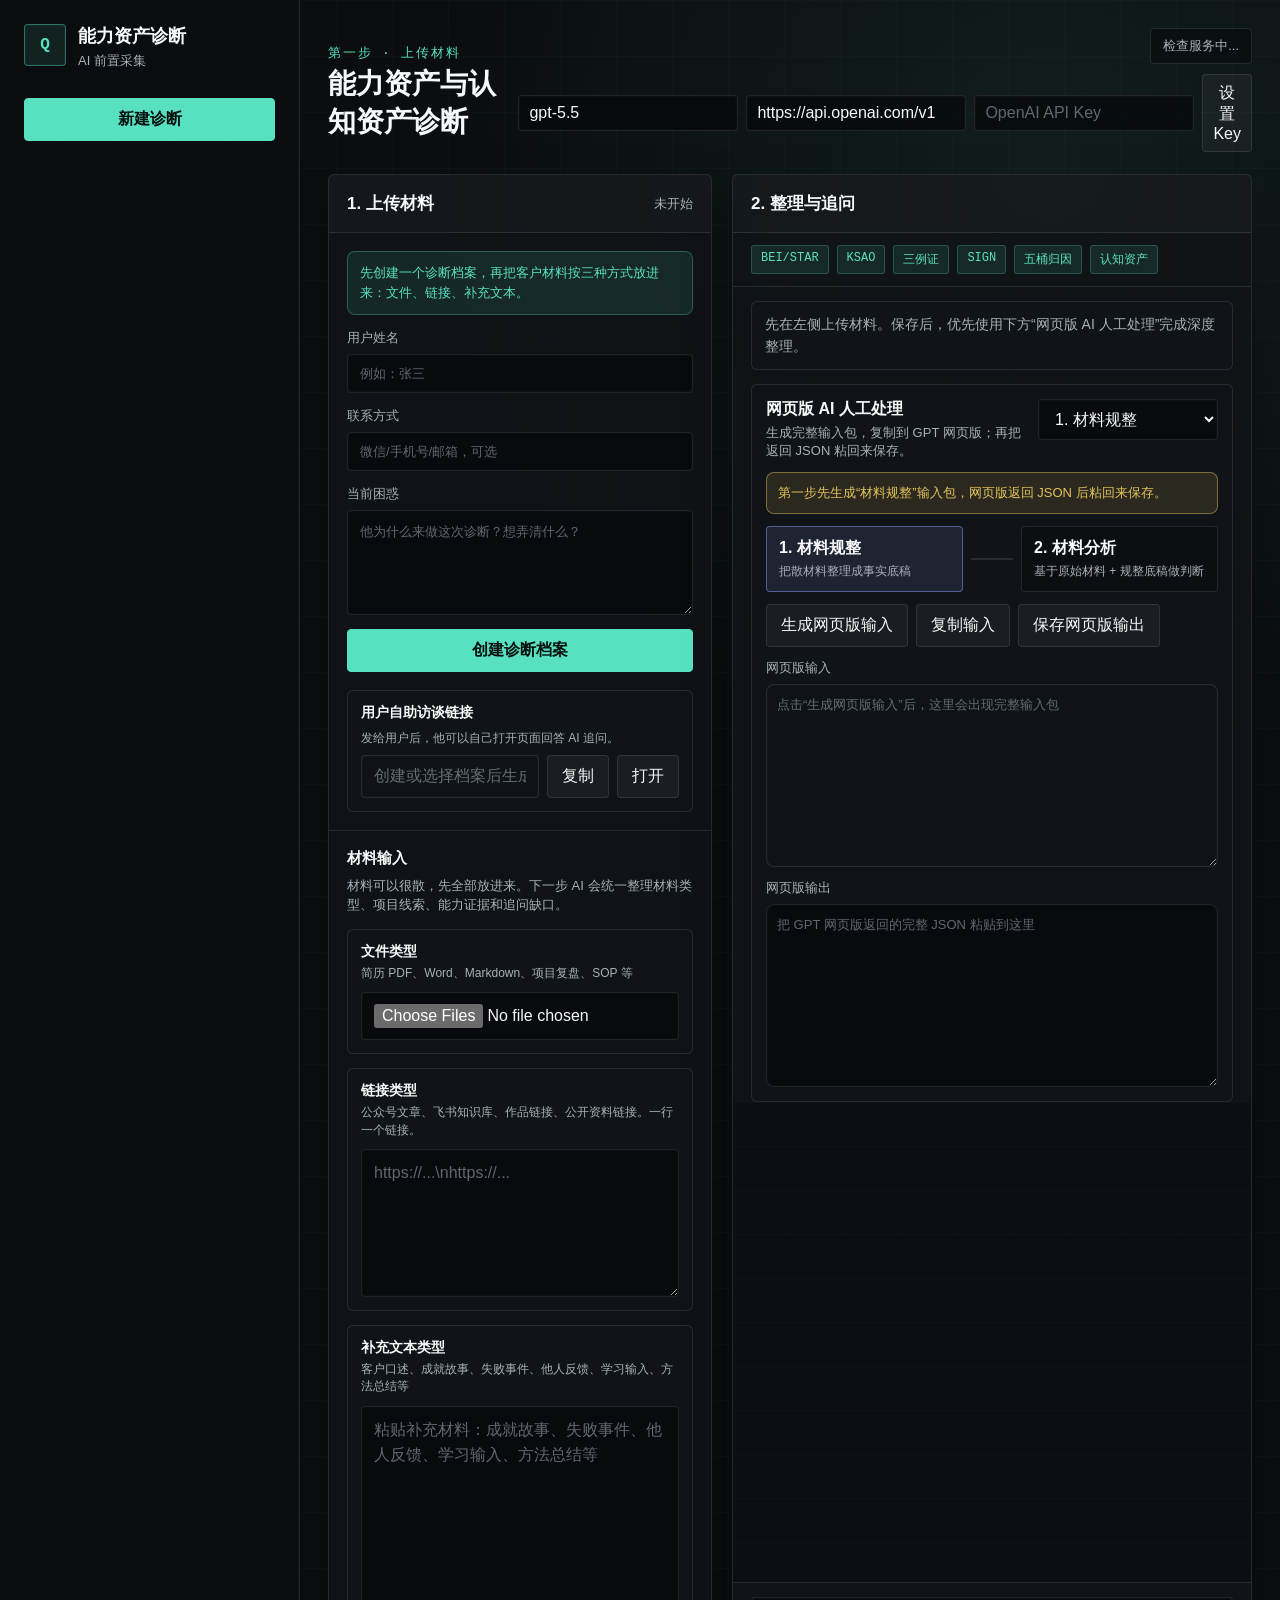
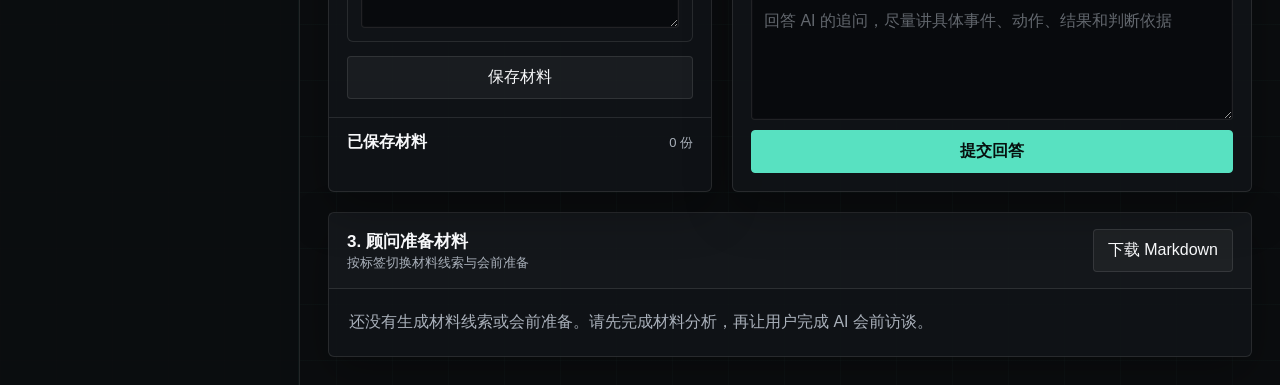
==== ai_intake_app/static/index.html @ 201b1746 "Bind Zhang Lu deliverables to session" ====
<!doctype html>
<html lang="zh-CN">
  <head>
    <meta charset="utf-8" />
    <script>
      if (window.location.protocol === "file:") {
        window.location.replace("http://127.0.0.1:8787/");
      }
    </script>
    <meta name="viewport" content="width=device-width, initial-scale=1" />
    <title>能力资产诊断 · AI 前置采集</title>
    <link rel="stylesheet" href="/static/styles.css?v=20260624userbound" />
    <link rel="stylesheet" href="styles.css?v=20260624userbound" />
  </head>
  <body>
    <div class="admin-gate" id="adminGate" hidden>
      <form class="admin-gate-card" id="adminLoginForm">
        <div class="mark">Q</div>
        <h2>顾问台访问口令</h2>
        <p>这是顾问后台，包含客户材料和访谈记录。请输入访问口令后继续。</p>
        <input name="password" type="password" placeholder="输入访问口令" autocomplete="current-password" />
        <button class="primary full" type="submit">进入顾问台</button>
        <span id="adminGateMessage"></span>
      </form>
    </div>
    <aside class="sidebar">
      <div class="brand">
        <div class="mark">Q</div>
        <div>
          <h1>能力资产诊断</h1>
          <p>AI 前置采集</p>
        </div>
      </div>

      <button class="primary full" id="newSessionBtn">新建诊断</button>
      <div class="session-list" id="sessionList"></div>
    </aside>

    <main class="workspace">
      <section class="topbar">
        <div>
          <p class="eyebrow">第一步 · 上传材料</p>
          <h2 id="pageTitle">能力资产与认知资产诊断</h2>
        </div>
        <div class="top-actions">
          <div class="status" id="apiStatus">检查服务中...</div>
          <form id="apiKeyForm" class="key-form">
            <input name="model" type="text" value="gpt-5.5" placeholder="模型" />
            <input name="base_url" type="url" value="https://api.openai.com/v1" placeholder="接口路由" />
            <input name="api_key" type="password" placeholder="OpenAI API Key" autocomplete="off" />
            <button type="submit">设置 Key</button>
          </form>
        </div>
      </section>

      <section class="deliverable-strip" id="zhangluDeliverableStrip" aria-label="张麓交付物" hidden>
        <div>
          <p class="eyebrow">张麓 · 第一步交付物</p>
          <h3>阶段结果入口</h3>
        </div>
        <div class="deliverable-links">
          <a href="/static/deliverables/zhanglu-co-creation-workbench.html" target="_blank" rel="noopener">交付物共创校准工作台</a>
          <a href="/static/deliverables/zhanglu-co-creation-materials.md" download>下载共创校准 Markdown</a>
          <a href="/static/deliverables/zhanglu-ability-assets-final-workbench.html" target="_blank" rel="noopener">能力资产诊断最终交付</a>
          <a href="/static/deliverables/zhanglu-business-preference-constraints.html" target="_blank" rel="noopener">商业方向偏好与约束表</a>
        </div>
      </section>

      <section class="deliverable-submissions" id="zhangluSubmissionPanel" aria-label="张麓提交结果" hidden>
        <div class="deliverable-submissions-head">
          <div>
            <p class="eyebrow">张麓 · 用户提交</p>
            <h3>商业方向偏好与约束结果</h3>
          </div>
          <button id="refreshDeliverableSubmissionsBtn" type="button">刷新提交结果</button>
        </div>
        <div id="deliverableSubmissionsList" class="deliverable-submissions-list">正在检查提交结果...</div>
      </section>

      <section class="grid">
        <div class="panel setup-panel">
          <div class="panel-head">
            <h3>1. 上传材料</h3>
            <span id="sessionStatus">未开始</span>
          </div>

          <form id="sessionForm" class="stack">
            <div class="step-note">
              先创建一个诊断档案，再把客户材料按三种方式放进来：文件、链接、补充文本。
            </div>
            <label>
              用户姓名
              <input name="client_name" placeholder="例如：张三" required />
            </label>
            <label>
              联系方式
              <input name="contact" placeholder="微信/手机号/邮箱，可选" />
            </label>
            <label>
              当前困惑
              <textarea name="goal" rows="4" placeholder="他为什么来做这次诊断？想弄清什么？"></textarea>
            </label>
            <button class="primary" type="submit">创建诊断档案</button>
          </form>
          <div class="client-link-box">
            <strong>用户自助访谈链接</strong>
            <span>发给用户后，他可以自己打开页面回答 AI 追问。</span>
            <div class="link-row">
              <input id="clientLink" readonly placeholder="创建或选择档案后生成链接" />
              <button id="copyClientLinkBtn" type="button">复制</button>
              <button id="openClientLinkBtn" type="button">打开</button>
            </div>
          </div>

          <div class="divider"></div>

          <form id="uploadForm" class="stack muted-block">
            <h4>材料输入</h4>
            <p>材料可以很散，先全部放进来。下一步 AI 会统一整理材料类型、项目线索、能力证据和追问缺口。</p>

            <div class="input-card">
              <div>
                <strong>文件类型</strong>
                <span>简历 PDF、Word、Markdown、项目复盘、SOP 等</span>
              </div>
              <input type="file" name="files" multiple />
            </div>

            <div class="input-card">
              <div>
                <strong>链接类型</strong>
                <span>公众号文章、飞书知识库、作品链接、公开资料链接。一行一个链接。</span>
              </div>
              <textarea name="links" rows="5" placeholder="https://...\nhttps://..."></textarea>
            </div>

            <div class="input-card">
              <div>
                <strong>补充文本类型</strong>
                <span>客户口述、成就故事、失败事件、他人反馈、学习输入、方法总结等</span>
              </div>
              <textarea name="notes" rows="8" placeholder="粘贴补充材料：成就故事、失败事件、他人反馈、学习输入、方法总结等"></textarea>
            </div>
            <button type="submit">保存材料</button>
          </form>
          <div class="save-feedback" id="saveFeedback"></div>
          <div class="saved-materials">
            <div class="saved-head">
              <strong>已保存材料</strong>
              <span id="savedCount">0 份</span>
            </div>
            <div class="file-list" id="fileList"></div>
          </div>
        </div>

        <div class="panel chat-panel">
          <div class="panel-head">
            <h3>2. 整理与追问</h3>
          </div>
          <div class="method-strip">
            <span>BEI/STAR</span>
            <span>KSAO</span>
            <span>三例证</span>
            <span>SIGN</span>
            <span>五桶归因</span>
            <span>认知资产</span>
          </div>
          <div class="next-step" id="nextStep">
            先在左侧上传材料。保存后，优先使用下方“网页版 AI 人工处理”完成深度整理。
          </div>
          <div class="progress-card" id="organizeProgress" hidden>
            <div class="progress-head">
              <strong id="progressTitle">正在整理材料</strong>
              <span id="progressPercent">0%</span>
            </div>
            <div class="progress-track">
              <div class="progress-fill" id="progressFill"></div>
            </div>
            <div class="progress-steps">
              <span id="progressStepLocal">本地清洗</span>
              <span id="progressStepStruct">AI 材料规整</span>
              <span id="progressStepAnalyze">AI 材料分析</span>
              <span id="progressStepSave">保存结果</span>
            </div>
            <p id="progressDetail">准备开始。</p>
          </div>
          <div class="manual-ai">
            <div class="manual-ai-head">
              <div>
                <strong>网页版 AI 人工处理</strong>
                <span>生成完整输入包，复制到 GPT 网页版；再把返回 JSON 粘回来保存。</span>
              </div>
              <select id="manualTaskType">
                <option value="material_structuring">1. 材料规整</option>
                <option value="material_organization">2. 材料分析</option>
              </select>
            </div>
            <div class="manual-ai-note" id="manualTaskHint">
              第一步先生成“材料规整”输入包，网页版返回 JSON 后粘回来保存。
            </div>
            <div class="manual-flow">
              <div class="manual-flow-step active" id="manualStepStruct">
                <strong>1. 材料规整</strong>
                <span>把散材料整理成事实底稿</span>
              </div>
              <div class="manual-flow-line"></div>
              <div class="manual-flow-step" id="manualStepAnalyze">
                <strong>2. 材料分析</strong>
                <span>基于原始材料 + 规整底稿做判断</span>
              </div>
            </div>
            <div class="manual-context" id="manualContext" hidden>
              <div class="manual-context-head">
                <strong>第二步将带入的第一步结果</strong>
                <span id="manualContextMeta"></span>
              </div>
              <p id="manualContextOverview"></p>
              <div class="manual-context-grid">
                <div>
                  <span>规整后材料</span>
                  <strong id="manualContextMaterials">0</strong>
                </div>
                <div>
                  <span>职业事实</span>
                  <strong id="manualContextCareer">0</strong>
                </div>
                <div>
                  <span>项目事实卡</span>
                  <strong id="manualContextProjects">0</strong>
                </div>
                <div>
                  <span>认知表达</span>
                  <strong id="manualContextCognition">0</strong>
                </div>
              </div>
            </div>
            <div class="manual-ai-actions">
              <button id="manualPromptBtn" type="button">生成网页版输入</button>
              <button id="copyManualPromptBtn" type="button">复制输入</button>
              <button id="importManualOutputBtn" type="button">保存网页版输出</button>
            </div>
            <div class="manual-save-status" id="manualSaveStatus"></div>
            <label>
              网页版输入
              <textarea id="manualPromptBox" rows="8" readonly placeholder="点击“生成网页版输入”后，这里会出现完整输入包"></textarea>
            </label>
            <label>
              网页版输出
              <textarea id="manualOutputBox" rows="8" placeholder="把 GPT 网页版返回的完整 JSON 粘贴到这里"></textarea>
            </label>
          </div>
          <div class="decision-panel" id="materialDecision" hidden>
            <div class="decision-head">
              <strong>材料就绪判断</strong>
              <span id="decisionStatus">等待材料分析结果</span>
            </div>
            <p id="decisionReason"></p>
            <div class="decision-grid">
              <div>
                <h4>如果先补材料</h4>
                <div id="decisionMissing" class="json-card"></div>
                <textarea id="decisionUserRequest" rows="5" readonly></textarea>
                <button id="copyMaterialRequestBtn" type="button">复制补材料请求</button>
              </div>
              <div>
                <h4>如果进入会前访谈</h4>
                <div id="decisionInterviewQuestions" class="json-card"></div>
                <div class="decision-actions">
                  <button id="copyClientLinkFromDecisionBtn" type="button">复制用户访谈链接</button>
                  <button id="openClientLinkFromDecisionBtn" type="button">打开用户访谈页</button>
                </div>
              </div>
            </div>
            <div class="decision-advisor" id="decisionAdvisor"></div>
          </div>
          <div class="chat" id="chat"></div>
          <form id="messageForm" class="reply">
            <textarea name="content" rows="4" placeholder="回答 AI 的追问，尽量讲具体事件、动作、结果和判断依据"></textarea>
            <button class="primary" type="submit">提交回答</button>
          </form>
        </div>
      </section>

      <section class="panel report-panel">
        <div class="panel-head">
          <div>
            <h3>3. 顾问准备材料</h3>
            <span>按标签切换材料线索与会前准备</span>
          </div>
          <button id="downloadMarkdownBtn" type="button" class="secondary">下载 Markdown</button>
        </div>
        <div id="report" class="report empty">
          还没有生成材料线索或会前准备。请先完成材料分析，再让用户完成 AI 会前访谈。
        </div>
      </section>
    </main>

    <dialog id="busyDialog">
      <div class="loader"></div>
      <p id="busyText">处理中...</p>
    </dialog>

    <script src="/static/app.js?v=20260624userbound"></script>
    <script>
      if (!window.__abilityIntakeLoaded) {
        const script = document.createElement("script");
        script.src = "app.js?v=20260624userbound";
        document.body.appendChild(script);
      }
    </script>
  </body>
</html>
---- ai_intake_app/static/styles.css ----
:root {
  --bg: #f6f5f1;
  --panel: #ffffff;
  --ink: #1f252b;
  --muted: #69727d;
  --line: #d9ded8;
  --green: #2f8f5b;
  --green-soft: #e5f3ea;
  --blue: #536dfe;
  --yellow: #b28b00;
  --yellow-soft: #fff7d9;
  --shadow: 0 18px 45px rgba(26, 35, 46, 0.08);
}

* {
  box-sizing: border-box;
}

body {
  margin: 0;
  min-height: 100vh;
  display: grid;
  grid-template-columns: 300px 1fr;
  background: var(--bg);
  color: var(--ink);
  font-family: -apple-system, BlinkMacSystemFont, "Segoe UI", "PingFang SC", "Microsoft YaHei", sans-serif;
}

.client-body {
  display: block;
  background: #f8f8f5;
}

.client-shell {
  width: min(1440px, calc(100vw - 28px));
  margin: 0 auto;
  padding: 28px 0 40px;
}

.client-hero {
  margin-bottom: 16px;
  padding: 0 6px;
}

.client-hero h1 {
  margin: 6px 0 8px;
  font-size: 30px;
  letter-spacing: 0;
}

.client-hero p {
  color: var(--muted);
}

.client-panel {
  position: sticky;
  top: 16px;
  height: calc(100vh - 40px);
  min-height: 640px;
  overflow: hidden;
  display: flex;
  flex-direction: column;
}

.client-material-panel {
  min-height: calc(100vh - 40px);
  overflow: hidden;
}

.client-material-summary {
  padding: 18px;
  display: grid;
  gap: 12px;
  max-height: calc(100vh - 116px);
  overflow: auto;
}

.client-material-tabs {
  display: grid;
  grid-template-columns: 1fr 1fr;
  gap: 4px;
  margin: 0 18px;
  padding: 4px;
  border: 1px solid var(--line);
  border-radius: 8px;
  background: #f4f5f1;
}

.client-material-tabs button {
  border: 0;
  border-radius: 6px;
  background: transparent;
  color: var(--muted);
  padding: 8px 10px;
  font-weight: 700;
  cursor: pointer;
}

.client-material-tabs button.active {
  background: #fff;
  color: var(--ink);
  box-shadow: 0 1px 4px rgba(26, 35, 46, 0.08);
}

.client-material-tabs button:disabled {
  cursor: not-allowed;
  opacity: 0.45;
}

.client-workbench {
  display: grid;
  grid-template-columns: minmax(0, 1fr) minmax(420px, 520px);
  gap: 16px;
  align-items: start;
}

.client-material-label {
  color: var(--muted);
  font-size: 13px;
  font-weight: 700;
  letter-spacing: 0;
}

.client-progress {
  margin: 0 18px 12px;
  border: 1px solid var(--line);
  border-radius: 8px;
  background: #fbfcfa;
  padding: 12px;
}

.client-progress-top {
  display: flex;
  align-items: center;
  justify-content: space-between;
  gap: 10px;
  font-size: 13px;
}

.client-progress-top span,
.client-progress p {
  color: var(--muted);
}

.client-progress-bar {
  height: 8px;
  margin-top: 10px;
  border-radius: 999px;
  background: #e8ece7;
  overflow: hidden;
}

.client-progress-bar span {
  display: block;
  width: 0;
  height: 100%;
  border-radius: inherit;
  background: var(--green);
  transition: width 0.25s ease;
}

.client-progress p {
  margin: 9px 0 0;
  line-height: 1.45;
  font-size: 13px;
}

.client-readiness {
  border: 1px solid #c9d8ef;
  background: #f7f9fd;
  border-radius: 8px;
  padding: 12px;
}

.client-readiness.ready_for_interview {
  border-color: #b9dfc5;
  background: var(--green-soft);
}

.client-readiness.suggest_more_materials {
  border-color: #ead88c;
  background: var(--yellow-soft);
}

.client-readiness.must_collect_more_materials {
  border-color: #f0c0bd;
  background: #fff0ee;
}

.client-readiness strong,
.client-readiness span {
  display: block;
}

.client-readiness span {
  margin-top: 5px;
  color: var(--muted);
  line-height: 1.5;
}

.client-material-section {
  border: 1px solid var(--line);
  border-radius: 8px;
  background: #fff;
  overflow: hidden;
}

.client-material-section summary {
  cursor: pointer;
  padding: 11px 13px;
  font-weight: 700;
  background: #fbfcfa;
}

.client-material-section p,
.client-material-section ul {
  margin: 0;
  padding: 12px 13px 14px;
  line-height: 1.62;
}

.client-material-section ul {
  display: grid;
  gap: 8px;
  list-style: none;
}

.client-material-section li {
  border-top: 1px solid var(--line);
  padding-top: 8px;
}

.client-material-section li:first-child {
  border-top: 0;
  padding-top: 0;
}

.client-material-section li div {
  margin-top: 4px;
}

.client-material-section li b {
  margin-right: 4px;
}

.client-chat {
  flex: 1;
  height: auto;
  min-height: 0;
  background: #fff;
}

.client-start-row {
  display: flex;
  justify-content: flex-start;
  padding: 14px 18px 0;
}

.client-start-row button[hidden],
[hidden] {
  display: none !important;
}

button,
input,
select,
textarea {
  font: inherit;
}

button {
  border: 1px solid var(--line);
  background: #fff;
  color: var(--ink);
  border-radius: 8px;
  padding: 10px 14px;
  cursor: pointer;
  transition: 0.16s ease;
}

button:disabled {
  cursor: not-allowed;
  opacity: 0.54;
}

button:hover {
  border-color: #9aa7a1;
  transform: translateY(-1px);
}

button:disabled {
  opacity: 0.45;
  cursor: not-allowed;
  transform: none;
}

.primary {
  background: var(--green);
  color: #fff;
  border-color: var(--green);
}

.full {
  width: 100%;
}

.sidebar {
  border-right: 1px solid var(--line);
  background: #fafaf7;
  padding: 24px;
  overflow: auto;
}

.brand {
  display: flex;
  gap: 12px;
  align-items: center;
  margin-bottom: 28px;
}

.mark {
  width: 42px;
  height: 42px;
  display: grid;
  place-items: center;
  border-radius: 8px;
  background: var(--green);
  color: #fff;
  font-weight: 800;
}

.brand h1 {
  margin: 0;
  font-size: 18px;
}

.brand p,
.eyebrow {
  margin: 4px 0 0;
  color: var(--muted);
  font-size: 13px;
}

.session-list {
  display: grid;
  gap: 10px;
  margin-top: 22px;
}

.session-card {
  border: 1px solid var(--line);
  border-radius: 8px;
  padding: 12px;
  background: #fff;
  cursor: pointer;
}

.session-card.active {
  border-color: var(--green);
  background: var(--green-soft);
}

.session-card strong {
  display: block;
  font-size: 14px;
}

.session-card span {
  display: block;
  margin-top: 6px;
  color: var(--muted);
  font-size: 12px;
}

.workspace {
  min-width: 0;
  padding: 28px;
  overflow: auto;
}

.topbar {
  display: flex;
  justify-content: space-between;
  gap: 16px;
  align-items: center;
  margin-bottom: 22px;
}

.deliverable-strip {
  margin-bottom: 18px;
  padding: 16px 18px;
  display: flex;
  justify-content: space-between;
  align-items: center;
  gap: 18px;
  background: var(--panel);
  border: 1px solid var(--line);
  border-radius: 8px;
  box-shadow: var(--shadow);
}

.deliverable-strip h3 {
  margin: 4px 0 0;
  font-size: 17px;
}

.deliverable-links {
  display: flex;
  flex-wrap: wrap;
  justify-content: flex-end;
  gap: 10px;
}

.deliverable-links a {
  min-height: 38px;
  padding: 9px 12px;
  display: inline-flex;
  align-items: center;
  border: 1px solid var(--line);
  border-radius: 6px;
  background: rgba(255, 255, 255, 0.72);
  color: var(--ink);
  font-size: 13px;
  font-weight: 700;
  text-decoration: none;
}

.deliverable-links a:hover {
  border-color: rgba(47, 143, 91, 0.42);
  color: var(--green);
}

.deliverable-submissions {
  margin-bottom: 18px;
  padding: 16px 18px;
  background: var(--panel);
  border: 1px solid var(--line);
  border-radius: 8px;
  box-shadow: var(--shadow);
}

.deliverable-submissions-head {
  display: flex;
  justify-content: space-between;
  align-items: center;
  gap: 14px;
  margin-bottom: 14px;
}

.deliverable-submissions-head h3 {
  margin: 4px 0 0;
  font-size: 17px;
}

.deliverable-submissions-list {
  display: grid;
  gap: 10px;
  color: var(--muted);
}

.deliverable-submission-card {
  padding: 14px;
  border: 1px solid var(--line);
  border-radius: 6px;
  background: rgba(255, 255, 255, 0.56);
}

.deliverable-submission-card strong {
  display: block;
  color: var(--ink);
}

.deliverable-submission-card span {
  display: block;
  margin-top: 4px;
  color: var(--muted);
  font-size: 13px;
}

.deliverable-submission-card pre {
  max-height: 220px;
  margin: 12px 0 0;
  padding: 12px;
  overflow: auto;
  white-space: pre-wrap;
  border: 1px solid var(--line);
  border-radius: 6px;
  background: rgba(0, 0, 0, 0.04);
  color: var(--ink);
  font-size: 13px;
  line-height: 1.6;
}

.deliverable-submission-actions {
  display: flex;
  gap: 10px;
  margin-top: 12px;
}

.topbar h2 {
  margin: 3px 0 0;
  font-size: 28px;
  letter-spacing: 0;
}

.status {
  border: 1px solid var(--line);
  background: #fff;
  border-radius: 999px;
  padding: 8px 12px;
  color: var(--muted);
  font-size: 13px;
}

.status.ready {
  border-color: #b9dfc5;
  background: var(--green-soft);
  color: #245f40;
}

.status.warn {
  border-color: #ead88c;
  background: var(--yellow-soft);
  color: #806400;
}

.status.error {
  border-color: #f0c0bd;
  background: #fff0ee;
  color: #9f2d24;
}

.top-actions {
  display: flex;
  gap: 10px;
  align-items: center;
  flex-wrap: wrap;
  justify-content: flex-end;
}

.key-form {
  display: flex;
  gap: 8px;
  align-items: center;
}

.key-form input {
  width: 220px;
  padding: 8px 10px;
}

.key-form button {
  padding: 8px 10px;
}

.grid {
  display: grid;
  grid-template-columns: minmax(320px, 420px) minmax(520px, 1fr);
  gap: 20px;
}

.panel {
  background: var(--panel);
  border: 1px solid var(--line);
  border-radius: 8px;
  box-shadow: var(--shadow);
}

.panel-head {
  min-height: 58px;
  border-bottom: 1px solid var(--line);
  padding: 16px 18px;
  display: flex;
  justify-content: space-between;
  gap: 14px;
  align-items: center;
}

.panel-head h3 {
  margin: 0;
  font-size: 17px;
}

.panel-head span {
  color: var(--muted);
  font-size: 13px;
}

.setup-panel,
.chat-panel {
  min-height: 720px;
}

.stack {
  display: grid;
  gap: 14px;
  padding: 18px;
}

label {
  display: grid;
  gap: 7px;
  color: var(--muted);
  font-size: 13px;
}

input,
select,
textarea {
  width: 100%;
  border: 1px solid var(--line);
  border-radius: 8px;
  padding: 11px 12px;
  color: var(--ink);
  background: #fff;
  resize: vertical;
}

textarea {
  line-height: 1.55;
}

.divider {
  border-top: 1px solid var(--line);
}

.client-link-box {
  display: grid;
  gap: 8px;
  margin: 0 18px 18px;
  border: 1px solid var(--line);
  border-radius: 8px;
  background: #fbfcfa;
  padding: 13px;
}

.client-link-box strong {
  font-size: 14px;
}

.client-link-box span {
  color: var(--muted);
  font-size: 12px;
}

.link-row {
  display: grid;
  grid-template-columns: 1fr auto auto;
  gap: 8px;
}

.muted-block h4 {
  margin: 0;
  font-size: 15px;
}

.muted-block p {
  margin: -6px 0 0;
  color: var(--muted);
  line-height: 1.5;
  font-size: 13px;
}

.step-note {
  border: 1px solid #c6e5d0;
  background: var(--green-soft);
  color: #245f40;
  border-radius: 8px;
  padding: 11px 12px;
  font-size: 13px;
  line-height: 1.55;
}

.input-card {
  border: 1px solid var(--line);
  background: #fbfcfa;
  border-radius: 8px;
  padding: 13px;
  display: grid;
  gap: 10px;
}

.input-card strong {
  display: block;
  font-size: 14px;
  margin-bottom: 4px;
}

.input-card span {
  display: block;
  color: var(--muted);
  font-size: 12px;
  line-height: 1.45;
}

.file-list {
  padding: 0 18px 18px;
  display: grid;
  gap: 8px;
}

.save-feedback {
  margin: 0 18px 12px;
  border-radius: 8px;
  padding: 11px 12px;
  font-size: 13px;
  line-height: 1.5;
  display: none;
}

.save-feedback.success,
.save-feedback.error,
.save-feedback.info {
  display: block;
}

.save-feedback.success {
  border: 1px solid #b9dfc5;
  background: var(--green-soft);
  color: #245f40;
}

.save-feedback.error {
  border: 1px solid #f0c0bd;
  background: #fff0ee;
  color: #9f2d24;
}

.save-feedback.info {
  border: 1px solid var(--line);
  background: #fbfcfa;
  color: var(--muted);
}

.saved-materials {
  border-top: 1px solid var(--line);
  padding-top: 14px;
}

.saved-head {
  padding: 0 18px 10px;
  display: flex;
  justify-content: space-between;
  gap: 10px;
  align-items: center;
}

.saved-head span,
.empty-list {
  color: var(--muted);
  font-size: 13px;
}

.empty-list {
  border: 1px dashed var(--line);
  border-radius: 8px;
  padding: 12px;
  background: #fbfcfa;
}

.file-item {
  display: flex;
  justify-content: space-between;
  gap: 10px;
  border: 1px solid var(--line);
  border-radius: 8px;
  padding: 9px 10px;
  font-size: 13px;
}

.file-item span {
  color: var(--muted);
}

.actions {
  display: flex;
  gap: 8px;
  flex-wrap: wrap;
}

.method-strip {
  display: flex;
  gap: 8px;
  flex-wrap: wrap;
  padding: 12px 18px;
  border-bottom: 1px solid var(--line);
}

.method-strip span {
  background: var(--green-soft);
  color: var(--green);
  border-radius: 999px;
  padding: 5px 9px;
  font-size: 12px;
}

.next-step {
  margin: 14px 18px 0;
  border-radius: 8px;
  padding: 12px 13px;
  font-size: 14px;
  line-height: 1.55;
  border: 1px solid var(--line);
  background: #fbfcfa;
  color: var(--muted);
}

.next-step.success {
  border-color: #b9dfc5;
  background: var(--green-soft);
  color: #245f40;
}

.next-step.error {
  border-color: #f0c0bd;
  background: #fff0ee;
  color: #9f2d24;
}

.progress-card {
  margin: 14px 18px 0;
  border: 1px solid var(--line);
  border-radius: 8px;
  background: #fbfcfa;
  padding: 14px;
  display: grid;
  gap: 10px;
}

.progress-card[hidden] {
  display: none;
}

.progress-head {
  display: flex;
  justify-content: space-between;
  gap: 12px;
  align-items: center;
}

.progress-head strong {
  font-size: 14px;
}

.progress-head span {
  color: var(--muted);
  font-size: 13px;
}

.progress-track {
  height: 9px;
  overflow: hidden;
  border-radius: 999px;
  background: #e7ebe5;
}

.progress-fill {
  width: 0;
  height: 100%;
  border-radius: inherit;
  background: var(--green);
  transition: width 0.45s ease;
}

.progress-steps {
  display: grid;
  grid-template-columns: repeat(4, 1fr);
  gap: 8px;
}

.progress-steps span {
  border: 1px solid var(--line);
  border-radius: 999px;
  padding: 5px 8px;
  text-align: center;
  color: var(--muted);
  font-size: 12px;
  background: #fff;
}

.progress-steps span.active {
  border-color: #b9dfc5;
  background: var(--green-soft);
  color: #245f40;
}

.progress-card p {
  margin: 0;
  color: var(--muted);
  font-size: 13px;
  line-height: 1.5;
}

.progress-card.done {
  border-color: #b9dfc5;
  background: var(--green-soft);
}

.progress-card.failed {
  border-color: #f0c0bd;
  background: #fff0ee;
}

.progress-card.failed .progress-fill {
  background: #c9483f;
}

.progress-card.failed p,
.progress-card.failed .progress-head span {
  color: #9f2d24;
}

.manual-ai {
  display: grid;
  gap: 12px;
  margin: 14px 18px 0;
  border: 1px solid var(--line);
  border-radius: 8px;
  background: #fbfcfa;
  padding: 14px;
}

.manual-ai-head {
  display: flex;
  justify-content: space-between;
  gap: 12px;
  align-items: flex-start;
}

.manual-ai-head strong,
.manual-ai-head span {
  display: block;
}

.manual-ai-head span {
  margin-top: 4px;
  color: var(--muted);
  font-size: 13px;
}

.manual-ai-head select {
  width: auto;
  min-width: 180px;
  padding: 10px 12px;
  background: #fff;
}

.manual-ai-note {
  border: 1px solid #ead88c;
  background: var(--yellow-soft);
  color: #806400;
  border-radius: 8px;
  padding: 10px 11px;
  font-size: 13px;
  line-height: 1.5;
}

.manual-flow {
  display: grid;
  grid-template-columns: minmax(0, 1fr) 42px minmax(0, 1fr);
  align-items: stretch;
  gap: 8px;
}

.manual-flow-step {
  border: 1px solid var(--line);
  border-radius: 8px;
  background: #fff;
  padding: 11px 12px;
}

.manual-flow-step strong,
.manual-flow-step span {
  display: block;
}

.manual-flow-step span {
  margin-top: 4px;
  color: var(--muted);
  font-size: 12px;
  line-height: 1.4;
}

.manual-flow-step.active {
  border-color: #c9d8ef;
  background: #f4f7ff;
}

.manual-flow-step.done {
  border-color: #b9dfc5;
  background: var(--green-soft);
}

.manual-flow-line {
  align-self: center;
  height: 2px;
  background: var(--line);
}

.manual-context {
  border: 1px solid #dfe8dc;
  border-radius: 8px;
  background: #fff;
  padding: 12px;
}

.manual-context-head {
  display: flex;
  justify-content: space-between;
  gap: 12px;
  align-items: center;
}

.manual-context-head span {
  color: var(--muted);
  font-size: 12px;
}

.manual-context p {
  max-height: 96px;
  overflow: auto;
  margin: 10px 0;
  color: var(--ink);
  line-height: 1.55;
}

.manual-context-grid {
  display: grid;
  grid-template-columns: repeat(4, minmax(0, 1fr));
  gap: 8px;
}

.manual-context-grid div {
  border: 1px solid var(--line);
  border-radius: 8px;
  padding: 9px 10px;
  background: #fbfcfa;
}

.manual-context-grid span,
.manual-context-grid strong {
  display: block;
}

.manual-context-grid span {
  color: var(--muted);
  font-size: 12px;
}

.manual-context-grid strong {
  margin-top: 3px;
}

.manual-ai-actions {
  display: flex;
  gap: 8px;
  flex-wrap: wrap;
}

.manual-save-status {
  min-height: 20px;
  border-radius: 8px;
  padding: 8px 10px;
  font-size: 13px;
  line-height: 1.45;
  color: var(--muted);
  background: #fff;
  border: 1px solid var(--line);
}

.manual-save-status:empty {
  display: none;
}

.manual-save-status.success {
  border-color: #b9dfc5;
  background: var(--green-soft);
  color: #245f40;
}

.manual-save-status.error {
  border-color: #f0c0bd;
  background: #fff0ee;
  color: #9f2d24;
}

.manual-ai textarea {
  width: 100%;
  min-height: 140px;
  resize: vertical;
  border: 1px solid var(--line);
  border-radius: 8px;
  padding: 10px;
  background: #fff;
}

.decision-panel {
  display: grid;
  gap: 12px;
  margin: 14px 18px 0;
  border: 1px solid #c9d8ef;
  border-radius: 8px;
  background: #f7f9fd;
  padding: 14px;
}

.decision-head {
  display: flex;
  justify-content: space-between;
  gap: 12px;
  align-items: center;
}

.decision-status {
  border-radius: 999px;
  padding: 5px 10px;
  background: #fff;
  border: 1px solid var(--line);
  color: var(--muted);
  font-size: 12px;
}

.decision-status.ready_for_interview {
  border-color: #b9dfc5;
  background: var(--green-soft);
  color: #245f40;
}

.decision-status.suggest_more_materials {
  border-color: #ead88c;
  background: var(--yellow-soft);
  color: #806400;
}

.decision-status.must_collect_more_materials {
  border-color: #f0c0bd;
  background: #fff0ee;
  color: #9f2d24;
}

.decision-panel p {
  margin: 0;
  color: var(--ink);
  line-height: 1.55;
}

.decision-grid {
  display: grid;
  grid-template-columns: 1fr 1fr;
  gap: 12px;
}

.decision-grid h4 {
  margin: 0 0 8px;
}

.decision-grid textarea {
  width: 100%;
  margin-top: 10px;
  resize: vertical;
  border: 1px solid var(--line);
  border-radius: 8px;
  padding: 10px;
  background: #fff;
}

.decision-actions {
  display: flex;
  gap: 8px;
  flex-wrap: wrap;
  margin-top: 10px;
}

.decision-advisor {
  border-top: 1px solid var(--line);
  padding-top: 10px;
  color: var(--muted);
  line-height: 1.5;
}

.chat {
  height: 480px;
  overflow: auto;
  padding: 18px;
  display: flex;
  flex-direction: column;
  gap: 12px;
}

.bubble {
  border-radius: 8px;
  padding: 12px 14px;
  line-height: 1.58;
  max-width: 86%;
  white-space: pre-wrap;
}

.bubble.user {
  align-self: flex-end;
  background: #eef1ff;
  border: 1px solid #d8ddff;
}

.bubble.assistant {
  align-self: flex-start;
  background: #f4f7f2;
  border: 1px solid #dde5dc;
}

.client-chat .bubble {
  max-width: min(720px, 88%);
}

.client-chat .bubble.user {
  background: #2f8f5b;
  border-color: #2f8f5b;
  color: #fff;
}

.client-chat .bubble.assistant {
  background: #f5f5f2;
  border-color: #e2e4df;
}

.client-brief-notice {
  align-self: stretch;
  border: 1px solid #b9dfc5;
  background: var(--green-soft);
  border-radius: 8px;
  padding: 14px;
  line-height: 1.58;
}

.client-brief-notice-head {
  display: flex;
  align-items: center;
  justify-content: space-between;
  gap: 12px;
  margin-bottom: 8px;
}

.client-brief-notice-head span {
  color: var(--muted);
  font-size: 13px;
}

.client-brief-notice p {
  margin: 0;
}

.client-brief-topics {
  margin-top: 10px;
}

.client-brief-topics ul {
  margin: 6px 0 0;
  padding-left: 18px;
}

.client-brief-topics li {
  margin-top: 4px;
}

.client-chat .bubble.user .meta {
  color: rgba(255, 255, 255, 0.75);
}

.bubble.transient {
  border-style: dashed;
}

.bubble.transient.pending {
  color: #425047;
}

.bubble.transient.error {
  border-color: #f0c0bd;
  background: #fff7f6;
  color: #8a2b23;
}

.thinking-row {
  display: flex;
  gap: 10px;
  align-items: center;
}

.thinking-dots {
  display: inline-flex;
  gap: 4px;
  align-items: center;
  min-width: 28px;
}

.thinking-dots i {
  width: 6px;
  height: 6px;
  display: block;
  border-radius: 50%;
  background: var(--green);
  animation: thinkingPulse 1.05s ease-in-out infinite;
}

.thinking-dots i:nth-child(2) {
  animation-delay: 0.14s;
}

.thinking-dots i:nth-child(3) {
  animation-delay: 0.28s;
}

.retry-row {
  margin-top: 12px;
}

.retry-row button {
  padding: 8px 11px;
  background: #fff;
  border-color: #e6aaa5;
  color: #8a2b23;
}

@keyframes thinkingPulse {
  0%,
  80%,
  100% {
    opacity: 0.35;
    transform: translateY(0);
  }
  40% {
    opacity: 1;
    transform: translateY(-3px);
  }
}

.bubble .meta {
  margin-top: 8px;
  color: var(--muted);
  font-size: 12px;
}

.reply {
  border-top: 1px solid var(--line);
  padding: 14px 18px 18px;
  display: grid;
  gap: 10px;
}

.report-panel {
  margin-top: 20px;
}

.report {
  padding: 20px;
  line-height: 1.65;
}

.advisor-report-tabs {
  display: inline-grid;
  grid-template-columns: 1fr 1fr;
  gap: 4px;
  min-width: min(440px, 100%);
  margin-bottom: 14px;
  padding: 4px;
  border: 1px solid var(--line);
  border-radius: 8px;
  background: #f4f5f1;
}

.advisor-report-tabs button {
  border: 0;
  border-radius: 6px;
  background: transparent;
  color: var(--muted);
  padding: 8px 12px;
  font-weight: 700;
  cursor: pointer;
}

.advisor-report-tabs button.active {
  background: #fff;
  color: var(--ink);
  box-shadow: 0 1px 4px rgba(26, 35, 46, 0.08);
}

.advisor-report-tabs button:disabled {
  cursor: not-allowed;
  opacity: 0.45;
}

.advisor-report-body {
  border-top: 1px solid var(--line);
}

.report.empty {
  color: var(--muted);
}

.report-section {
  border-top: 1px solid var(--line);
  padding: 18px 0;
}

.report-section:first-child {
  border-top: 0;
  padding-top: 0;
}

.report-section h4 {
  margin: 0 0 10px;
  font-size: 16px;
}

.readable-card-list {
  display: grid;
  gap: 8px;
  list-style: none;
  margin: 0;
  padding: 0;
}

.readable-card-list li,
.readable-object-card {
  border: 1px solid var(--line);
  border-radius: 8px;
  background: #fff;
  padding: 12px;
  line-height: 1.62;
}

.readable-card-list li div,
.readable-object-card div {
  margin-top: 5px;
}

.readable-card-list li div:first-child,
.readable-object-card div:first-child {
  margin-top: 0;
}

.readable-card-list b,
.readable-object-card b {
  margin-right: 4px;
}

.json-card {
  background: #fafaf7;
  border: 1px solid var(--line);
  border-radius: 8px;
  padding: 12px;
  overflow: auto;
  white-space: pre-wrap;
  font-size: 13px;
}

dialog {
  border: 0;
  border-radius: 8px;
  padding: 24px 30px;
  box-shadow: var(--shadow);
}

dialog::backdrop {
  background: rgba(31, 37, 43, 0.24);
}

.admin-gate {
  position: fixed;
  inset: 0;
  z-index: 50;
  display: grid;
  place-items: center;
  background: rgba(248, 247, 243, 0.92);
  backdrop-filter: blur(10px);
}

.admin-gate[hidden] {
  display: none;
}

.admin-gate-card {
  width: min(420px, calc(100vw - 32px));
  display: grid;
  gap: 14px;
  padding: 28px;
  border: 1px solid var(--line);
  border-radius: 8px;
  background: #fffdfa;
  box-shadow: var(--shadow);
}

.admin-gate-card .mark {
  width: 36px;
  height: 36px;
}

.admin-gate-card h2,
.admin-gate-card p {
  margin: 0;
}

.admin-gate-card p,
.admin-gate-card span {
  color: var(--muted);
}

.loader {
  width: 34px;
  height: 34px;
  margin: 0 auto 12px;
  border: 4px solid #d7eadf;
  border-top-color: var(--green);
  border-radius: 50%;
  animation: spin 0.8s linear infinite;
}

@keyframes spin {
  to {
    transform: rotate(360deg);
  }
}

@media (max-width: 1040px) {
  body {
    grid-template-columns: 1fr;
  }

  .sidebar {
    border-right: 0;
    border-bottom: 1px solid var(--line);
  }

  .grid {
    grid-template-columns: 1fr;
  }

  .client-shell {
    width: min(100% - 20px, 760px);
    padding: 18px 0 28px;
  }

  .client-workbench {
    grid-template-columns: 1fr;
  }

  .client-panel {
    position: static;
    height: auto;
    min-height: 620px;
  }

  .client-material-panel {
    min-height: 0;
  }

  .client-material-summary {
    max-height: none;
  }

}

/* Qiaoboose AI Native brand skin */
:root {
  --bg: #0b0d0f;
  --panel: #111418;
  --panel-2: #15191e;
  --panel-3: #1c2026;
  --ink: #f7f8fa;
  --muted: #a9b0ba;
  --dim: #69727d;
  --line: rgba(255, 255, 255, 0.1);
  --line-strong: rgba(255, 255, 255, 0.16);
  --green: #58e1c1;
  --green-soft: rgba(88, 225, 193, 0.1);
  --blue: #8fa0ff;
  --yellow: #e4c35a;
  --yellow-soft: rgba(228, 195, 90, 0.12);
  --danger: #ff8b82;
  --danger-soft: rgba(255, 139, 130, 0.12);
  --shadow: 0 18px 48px rgba(0, 0, 0, 0.28);
}

html {
  background: var(--bg);
}

body,
.client-body {
  background:
    linear-gradient(rgba(88, 225, 193, 0.025) 1px, transparent 1px),
    linear-gradient(90deg, rgba(88, 225, 193, 0.025) 1px, transparent 1px),
    radial-gradient(circle at 82% 8%, rgba(88, 225, 193, 0.08), transparent 30%),
    var(--bg);
  background-size: 56px 56px, 56px 56px, auto, auto;
  color: var(--ink);
  font-family: "Noto Sans SC", -apple-system, BlinkMacSystemFont, "Segoe UI", "PingFang SC", "Microsoft YaHei", sans-serif;
}

body::selection {
  background: rgba(88, 225, 193, 0.3);
}

button,
input,
select,
textarea {
  color: var(--ink);
}

button {
  border-color: var(--line);
  background: rgba(255, 255, 255, 0.045);
  color: var(--ink);
  border-radius: 4px;
}

button:hover {
  border-color: rgba(88, 225, 193, 0.45);
  background: rgba(88, 225, 193, 0.08);
  color: var(--green);
}

.primary {
  background: var(--green);
  border-color: var(--green);
  color: #07110f;
  font-weight: 800;
}

.primary:hover {
  background: #70f0d3;
  color: #07110f;
}

input,
select,
textarea {
  border-color: var(--line);
  background: rgba(6, 8, 10, 0.62);
  color: var(--ink);
  border-radius: 4px;
}

input::placeholder,
textarea::placeholder {
  color: rgba(169, 176, 186, 0.58);
}

input:focus,
select:focus,
textarea:focus {
  outline: 1px solid rgba(88, 225, 193, 0.52);
  border-color: rgba(88, 225, 193, 0.6);
}

.sidebar {
  background: rgba(11, 13, 15, 0.88);
  border-right-color: var(--line);
  box-shadow: inset -1px 0 0 rgba(88, 225, 193, 0.04);
}

.brand {
  align-items: flex-start;
}

.mark {
  border-radius: 4px;
  background: rgba(88, 225, 193, 0.1);
  border: 1px solid rgba(88, 225, 193, 0.42);
  color: var(--green);
  font-family: "DM Mono", ui-monospace, SFMono-Regular, Menlo, Consolas, monospace;
  font-weight: 900;
  box-shadow: 0 0 0 1px rgba(88, 225, 193, 0.04) inset;
}

.brand h1,
.topbar h2,
.client-hero h1,
.panel-head h3,
.muted-block h4,
.report-section h4,
.decision-grid h4 {
  color: var(--ink);
  letter-spacing: 0;
}

.brand p,
.eyebrow,
.panel-head span,
.saved-head span,
.empty-list,
.manual-ai-head span,
.manual-context-head span,
.client-material-label,
.client-progress-top span,
.client-progress p,
.client-brief-notice-head span,
.bubble .meta,
.report.empty,
label,
.muted-block p,
.input-card span,
.session-card span,
.client-link-box span {
  color: var(--muted);
}

.eyebrow {
  font-family: ui-monospace, SFMono-Regular, Menlo, Consolas, monospace;
  color: var(--green);
  text-transform: uppercase;
  letter-spacing: 0.14em;
}

.workspace,
.client-shell {
  position: relative;
}

.panel,
.session-card,
.input-card,
.client-link-box,
.manual-ai,
.decision-panel,
.progress-card,
.next-step,
.client-progress,
.client-readiness,
.client-material-section,
.manual-context,
.manual-context-grid div,
.manual-save-status,
.json-card,
.readable-card-list li,
.readable-object-card,
.file-item,
.empty-list {
  background: rgba(17, 20, 24, 0.86);
  border-color: var(--line);
  border-radius: 6px;
  box-shadow: none;
}

.panel {
  box-shadow: var(--shadow);
}

.panel-head,
.reply,
.divider,
.saved-materials,
.method-strip,
.advisor-report-body,
.report-section,
.decision-advisor {
  border-color: var(--line);
}

.panel-head {
  background: rgba(255, 255, 255, 0.018);
}

.deliverable-strip {
  background: rgba(17, 20, 24, 0.86);
  border-color: var(--line);
  border-radius: 6px;
}

.deliverable-links a {
  background: rgba(255, 255, 255, 0.045);
  border-color: var(--line);
  color: var(--ink);
}

.deliverable-links a:hover {
  border-color: rgba(88, 225, 193, 0.42);
  background: rgba(88, 225, 193, 0.1);
  color: var(--green);
}

.deliverable-submissions {
  background: rgba(17, 20, 24, 0.86);
  border-color: var(--line);
  border-radius: 6px;
}

.deliverable-submission-card {
  background: rgba(255, 255, 255, 0.035);
  border-color: var(--line);
}

.deliverable-submission-card pre {
  background: rgba(6, 8, 10, 0.58);
  border-color: var(--line);
  color: var(--ink);
}

.session-card:hover,
.input-card:hover,
.file-item:hover,
.readable-card-list li:hover,
.readable-object-card:hover {
  border-color: rgba(88, 225, 193, 0.32);
}

.session-card.active {
  border-color: rgba(88, 225, 193, 0.65);
  background: rgba(88, 225, 193, 0.1);
}

.status,
.client-material-tabs,
.advisor-report-tabs,
.manual-save-status,
.progress-steps span,
.decision-status {
  background: rgba(6, 8, 10, 0.5);
  border-color: var(--line);
  color: var(--muted);
  border-radius: 4px;
}

.client-material-tabs button.active,
.advisor-report-tabs button.active {
  background: rgba(88, 225, 193, 0.12);
  color: var(--green);
  box-shadow: none;
}

.client-material-tabs button,
.advisor-report-tabs button {
  border-radius: 3px;
}

.status.ready,
.save-feedback.success,
.manual-save-status.success,
.decision-status.ready_for_interview,
.client-readiness.ready_for_interview,
.next-step.success,
.progress-card.done,
.client-brief-notice {
  border-color: rgba(88, 225, 193, 0.42);
  background: rgba(88, 225, 193, 0.1);
  color: var(--green);
}

.status.warn,
.decision-status.suggest_more_materials,
.client-readiness.suggest_more_materials,
.manual-ai-note {
  border-color: rgba(228, 195, 90, 0.44);
  background: var(--yellow-soft);
  color: var(--yellow);
}

.status.error,
.save-feedback.error,
.manual-save-status.error,
.decision-status.must_collect_more_materials,
.client-readiness.must_collect_more_materials,
.next-step.error,
.progress-card.failed,
.bubble.transient.error {
  border-color: rgba(255, 139, 130, 0.48);
  background: var(--danger-soft);
  color: var(--danger);
}

.step-note,
.method-strip span,
.progress-steps span.active {
  border-color: rgba(88, 225, 193, 0.3);
  background: rgba(88, 225, 193, 0.1);
  color: var(--green);
}

.method-strip span {
  border: 1px solid rgba(88, 225, 193, 0.24);
  border-radius: 3px;
  font-family: ui-monospace, SFMono-Regular, Menlo, Consolas, monospace;
}

.progress-track,
.client-progress-bar {
  background: rgba(255, 255, 255, 0.08);
}

.progress-fill,
.client-progress-bar span,
.thinking-dots i {
  background: var(--green);
}

.manual-flow-line {
  background: var(--line);
}

.manual-flow-step {
  background: rgba(6, 8, 10, 0.34);
  border-color: var(--line);
  border-radius: 4px;
}

.manual-flow-step.active {
  border-color: rgba(143, 160, 255, 0.48);
  background: rgba(143, 160, 255, 0.12);
}

.manual-flow-step.done {
  border-color: rgba(88, 225, 193, 0.42);
  background: rgba(88, 225, 193, 0.1);
}

.chat,
.client-chat {
  background:
    linear-gradient(rgba(255, 255, 255, 0.018) 1px, transparent 1px),
    rgba(6, 8, 10, 0.32);
  background-size: 44px 44px;
}

.bubble {
  border-radius: 6px;
}

.bubble.user,
.client-chat .bubble.user {
  background: rgba(88, 225, 193, 0.13);
  border-color: rgba(88, 225, 193, 0.38);
  color: var(--ink);
}

.bubble.assistant,
.client-chat .bubble.assistant {
  background: rgba(255, 255, 255, 0.055);
  border-color: var(--line);
  color: var(--ink);
}

.bubble.transient.pending {
  color: var(--muted);
}

.retry-row button {
  background: rgba(255, 139, 130, 0.08);
  border-color: rgba(255, 139, 130, 0.42);
  color: var(--danger);
}

.client-hero {
  border-bottom: 1px solid var(--line);
  margin-bottom: 18px;
  padding: 0 6px 18px;
}

.client-hero h1 {
  color: var(--ink);
  font-size: 32px;
}

.client-hero p {
  color: var(--muted);
}

.client-panel,
.client-material-panel {
  backdrop-filter: blur(14px);
}

.client-material-section summary {
  background: rgba(255, 255, 255, 0.035);
  color: var(--ink);
}

.client-material-section li {
  border-top-color: var(--line);
}

.json-card {
  color: var(--muted);
}

dialog {
  background: var(--panel);
  color: var(--ink);
  border: 1px solid var(--line);
  border-radius: 6px;
}

dialog::backdrop,
.admin-gate {
  background: rgba(6, 8, 10, 0.78);
  backdrop-filter: blur(12px);
}

body input,
body textarea,
body select,
body .manual-ai textarea,
body .manual-ai select,
body .field textarea,
body .field input {
  background-color: rgba(6, 8, 10, 0.72) !important;
  color: var(--ink) !important;
  border: 1px solid var(--line) !important;
  box-shadow: inset 0 0 0 1px rgba(255, 255, 255, 0.018);
  color-scheme: dark;
}

body textarea[readonly],
body input[readonly],
body .manual-ai textarea[readonly] {
  background-color: rgba(17, 20, 24, 0.82) !important;
  color: var(--ink) !important;
}

body input::placeholder,
body textarea::placeholder {
  color: rgba(169, 176, 186, 0.56) !important;
  opacity: 1;
}

body input:focus,
body textarea:focus,
body select:focus {
  background-color: rgba(7, 11, 12, 0.92) !important;
  border-color: rgba(88, 225, 193, 0.68) !important;
  box-shadow: 0 0 0 3px rgba(88, 225, 193, 0.12), inset 0 0 0 1px rgba(88, 225, 193, 0.08);
}

body select option {
  background: #111418;
  color: var(--ink);
}

body input:-webkit-autofill,
body input:-webkit-autofill:hover,
body input:-webkit-autofill:focus,
body textarea:-webkit-autofill,
body textarea:-webkit-autofill:hover,
body textarea:-webkit-autofill:focus,
body select:-webkit-autofill,
body select:-webkit-autofill:hover,
body select:-webkit-autofill:focus {
  -webkit-text-fill-color: var(--ink) !important;
  caret-color: var(--ink);
  box-shadow: 0 0 0 1000px #0b0d0f inset !important;
  border-color: rgba(88, 225, 193, 0.45) !important;
}

.admin-gate-card {
  background: var(--panel);
  border-color: var(--line-strong);
  border-radius: 6px;
}

.loader {
  border-color: rgba(88, 225, 193, 0.16);
  border-top-color: var(--green);
}

::-webkit-scrollbar {
  width: 10px;
  height: 10px;
}

::-webkit-scrollbar-track {
  background: rgba(255, 255, 255, 0.035);
}

::-webkit-scrollbar-thumb {
  background: rgba(88, 225, 193, 0.24);
  border: 2px solid rgba(11, 13, 15, 0.9);
}

@media (max-width: 1040px) {
  .sidebar {
    border-bottom-color: var(--line);
  }

  .topbar {
    align-items: flex-start;
  }
}
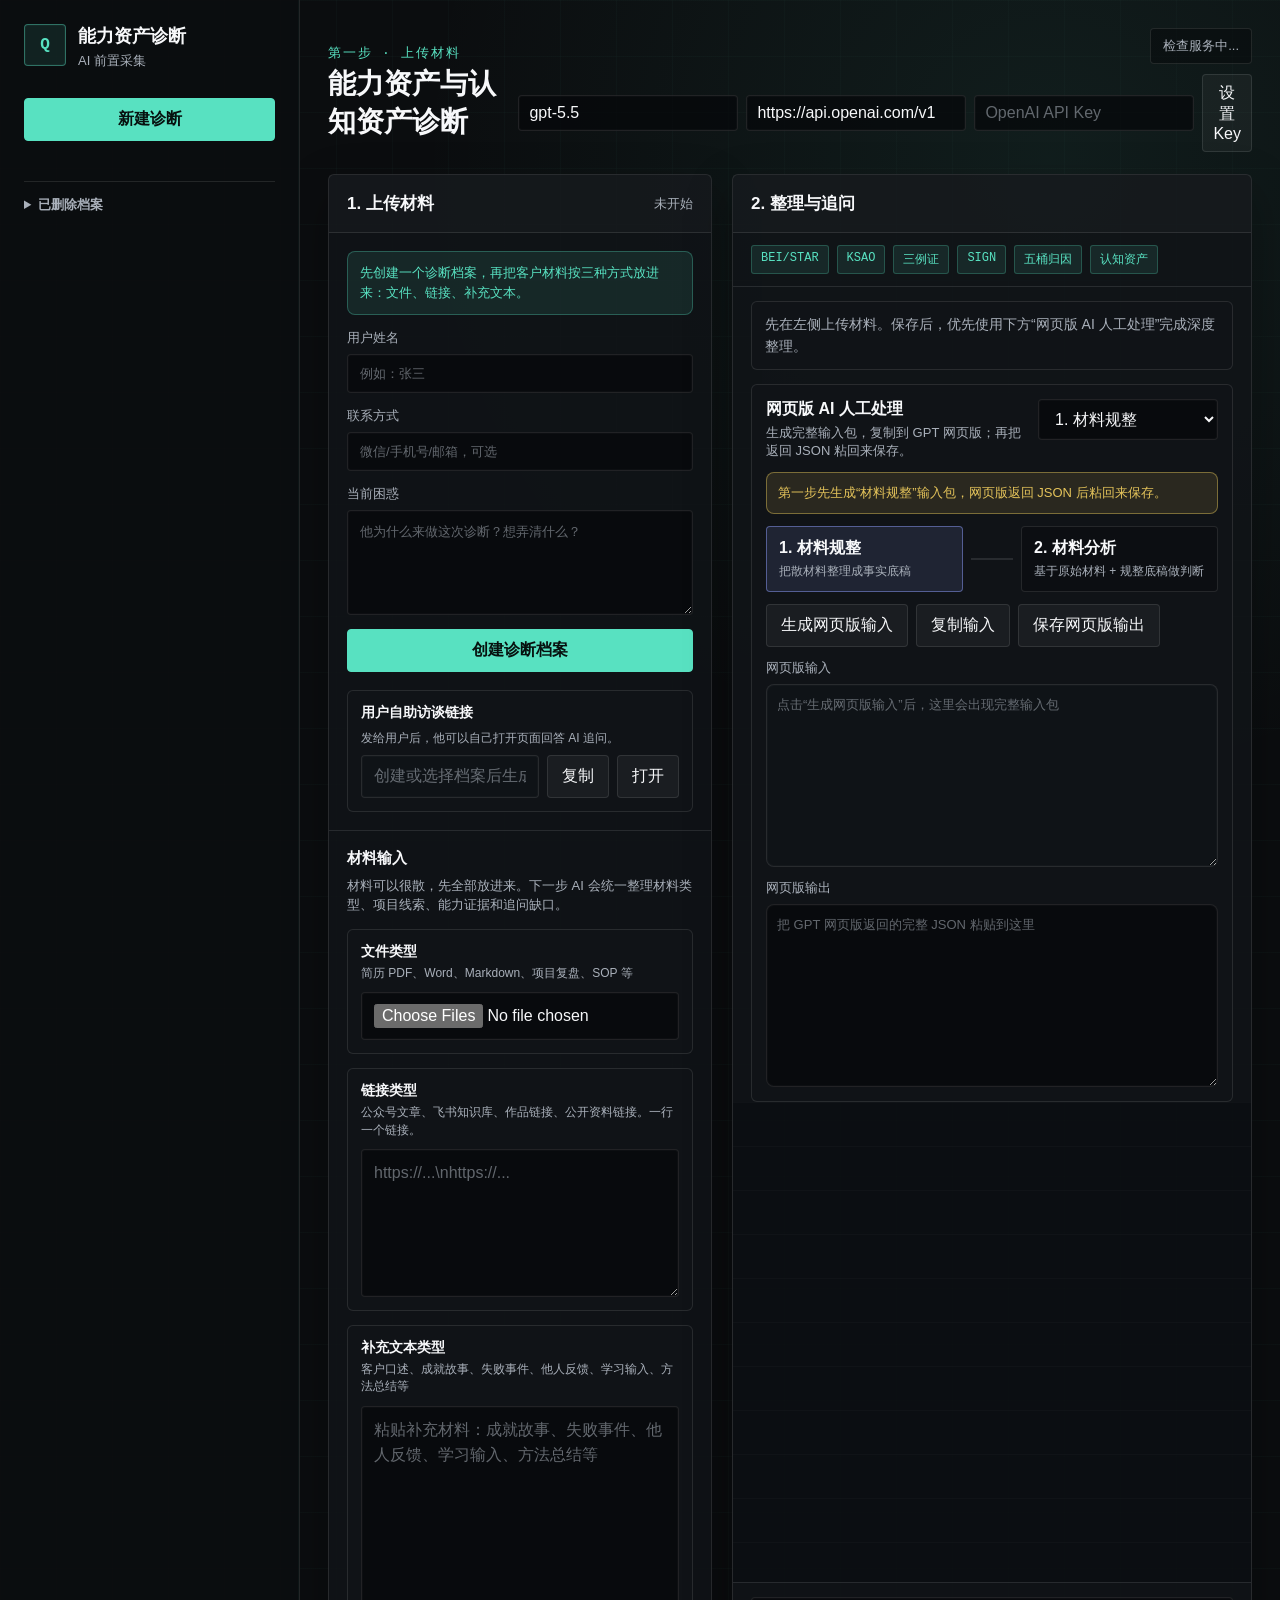
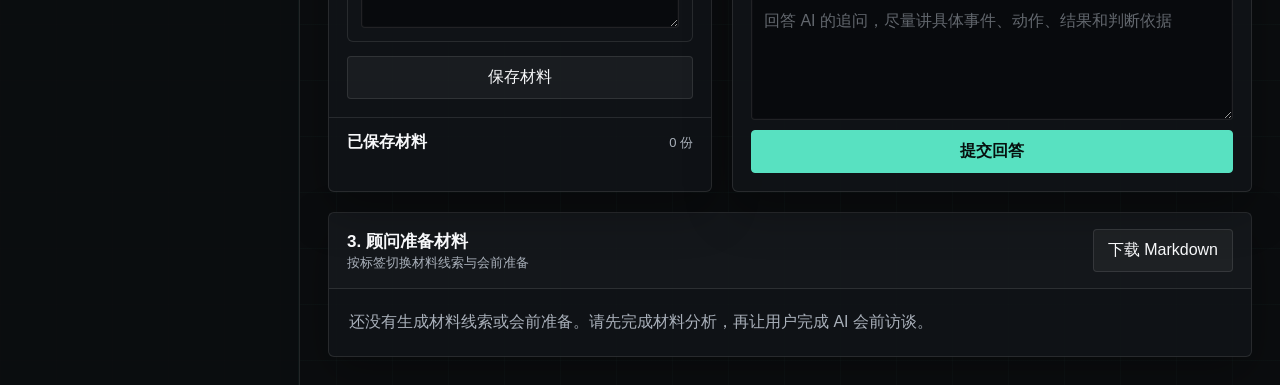
==== commit 23efe545: "Add archive and restore for sessions" ====
--- a/ai_intake_app/static/index.html
+++ b/ai_intake_app/static/index.html
@@ -9,8 +9,8 @@
     </script>
     <meta name="viewport" content="width=device-width, initial-scale=1" />
     <title>能力资产诊断 · AI 前置采集</title>
-    <link rel="stylesheet" href="/static/styles.css?v=20260624userbound" />
-    <link rel="stylesheet" href="styles.css?v=20260624userbound" />
+    <link rel="stylesheet" href="/static/styles.css?v=20260626delete" />
+    <link rel="stylesheet" href="styles.css?v=20260626delete" />
   </head>
   <body>
     <div class="admin-gate" id="adminGate" hidden>
@@ -34,6 +34,10 @@
 
       <button class="primary full" id="newSessionBtn">新建诊断</button>
       <div class="session-list" id="sessionList"></div>
+      <details class="deleted-session-box">
+        <summary>已删除档案</summary>
+        <div class="session-list deleted" id="deletedSessionList"></div>
+      </details>
     </aside>
 
     <main class="workspace">
@@ -300,11 +304,11 @@
       <p id="busyText">处理中...</p>
     </dialog>
 
-    <script src="/static/app.js?v=20260624userbound"></script>
+    <script src="/static/app.js?v=20260626delete"></script>
     <script>
       if (!window.__abilityIntakeLoaded) {
         const script = document.createElement("script");
-        script.src = "app.js?v=20260624userbound";
+        script.src = "app.js?v=20260626delete";
         document.body.appendChild(script);
       }
     </script>
--- a/ai_intake_app/static/styles.css
+++ b/ai_intake_app/static/styles.css
@@ -347,12 +347,62 @@
   margin-top: 22px;
 }
 
+.deleted-session-box {
+  margin-top: 18px;
+  border-top: 1px solid var(--line);
+  padding-top: 14px;
+}
+
+.deleted-session-box summary {
+  cursor: pointer;
+  color: var(--muted);
+  font-size: 13px;
+  font-weight: 800;
+}
+
+.deleted-session-box .session-list {
+  margin-top: 12px;
+}
+
 .session-card {
   border: 1px solid var(--line);
   border-radius: 8px;
   padding: 12px;
   background: #fff;
   cursor: pointer;
+}
+
+.session-card {
+  display: flex;
+  align-items: flex-start;
+  justify-content: space-between;
+  gap: 10px;
+}
+
+.session-card-main {
+  min-width: 0;
+}
+
+.session-card-action {
+  flex: 0 0 auto;
+  min-height: 28px;
+  padding: 5px 8px;
+  border-radius: 6px;
+  font-size: 12px;
+}
+
+.session-card-action.delete {
+  border-color: rgba(255, 139, 130, 0.34);
+  color: var(--danger);
+}
+
+.session-card-action.restore {
+  border-color: rgba(88, 225, 193, 0.34);
+  color: var(--green);
+}
+
+.session-card.deleted {
+  opacity: 0.72;
 }
 
 .session-card.active {
@@ -1809,6 +1859,25 @@
   background: rgba(88, 225, 193, 0.1);
 }
 
+.deleted-session-box {
+  border-top-color: var(--line);
+}
+
+.session-card-action {
+  background: rgba(255, 255, 255, 0.035);
+  border-color: var(--line);
+}
+
+.session-card-action.delete:hover {
+  border-color: rgba(255, 139, 130, 0.46);
+  background: rgba(255, 139, 130, 0.08);
+}
+
+.session-card-action.restore:hover {
+  border-color: rgba(88, 225, 193, 0.46);
+  background: rgba(88, 225, 193, 0.08);
+}
+
 .status,
 .client-material-tabs,
 .advisor-report-tabs,
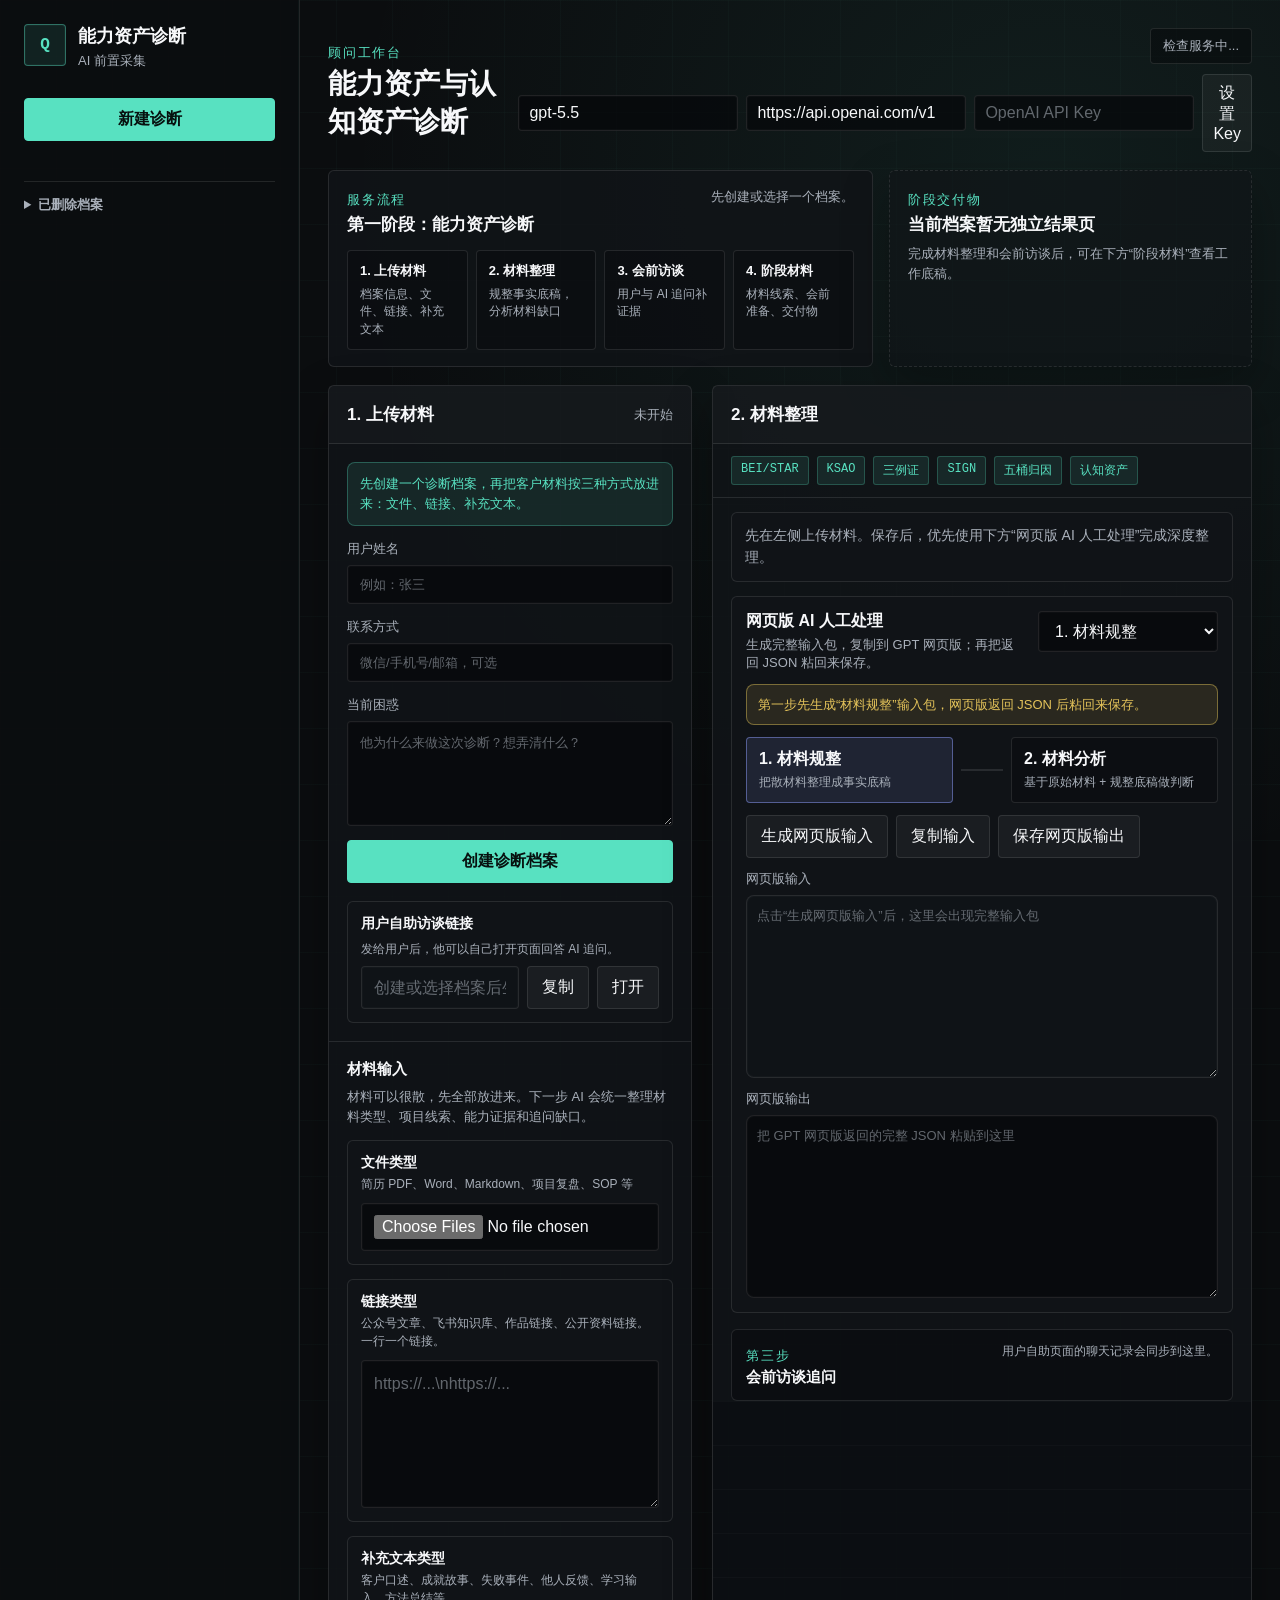
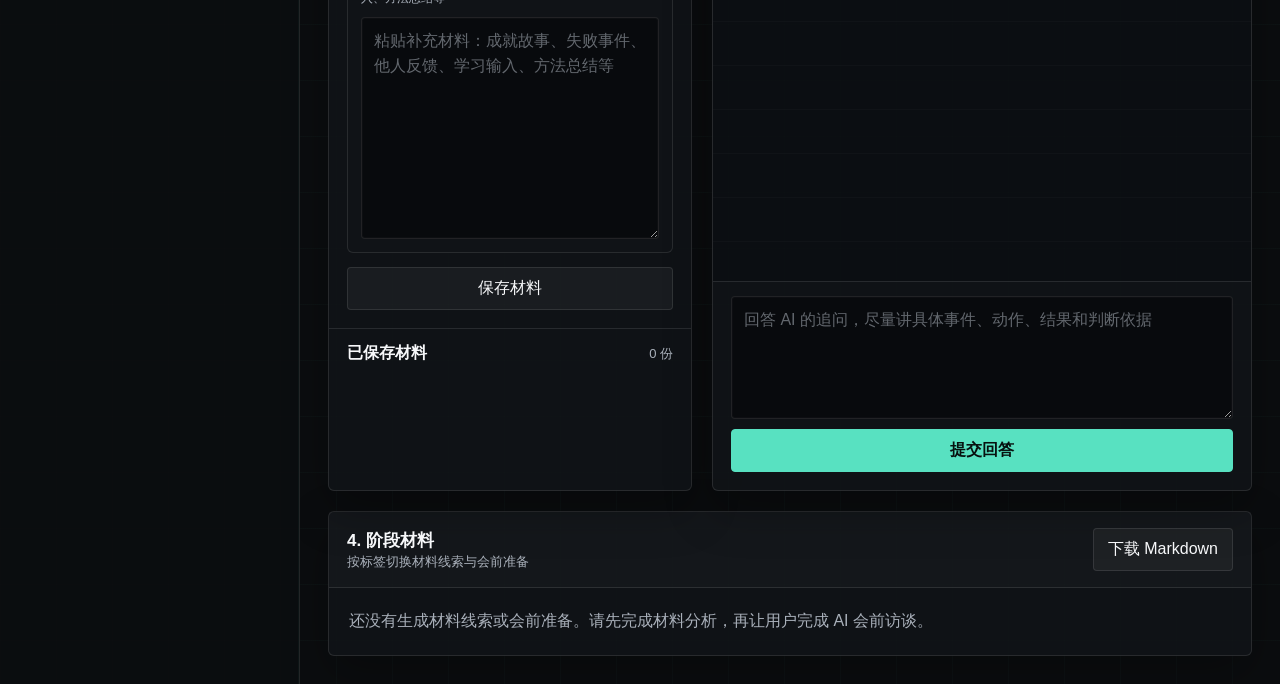
==== commit 4ed50975: "Unify advisor workspace flow" ====
--- a/ai_intake_app/static/index.html
+++ b/ai_intake_app/static/index.html
@@ -9,8 +9,9 @@
     </script>
     <meta name="viewport" content="width=device-width, initial-scale=1" />
     <title>能力资产诊断 · AI 前置采集</title>
-    <link rel="stylesheet" href="/static/styles.css?v=20260626delete" />
-    <link rel="stylesheet" href="styles.css?v=20260626delete" />
+    <link rel="icon" href="[data-uri]" />
+    <link rel="stylesheet" href="/static/styles.css?v=20260626workspace" />
+    <link rel="stylesheet" href="styles.css?v=20260626workspace" />
   </head>
   <body>
     <div class="admin-gate" id="adminGate" hidden>
@@ -43,7 +44,7 @@
     <main class="workspace">
       <section class="topbar">
         <div>
-          <p class="eyebrow">第一步 · 上传材料</p>
+          <p class="eyebrow" id="workspaceEyebrow">顾问工作台</p>
           <h2 id="pageTitle">能力资产与认知资产诊断</h2>
         </div>
         <div class="top-actions">
@@ -57,28 +58,61 @@
         </div>
       </section>
 
-      <section class="deliverable-strip" id="zhangluDeliverableStrip" aria-label="张麓交付物" hidden>
-        <div>
-          <p class="eyebrow">张麓 · 第一步交付物</p>
-          <h3>阶段结果入口</h3>
-        </div>
-        <div class="deliverable-links">
-          <a href="/static/deliverables/zhanglu-co-creation-workbench.html" target="_blank" rel="noopener">交付物共创校准工作台</a>
-          <a href="/static/deliverables/zhanglu-co-creation-materials.md" download>下载共创校准 Markdown</a>
-          <a href="/static/deliverables/zhanglu-ability-assets-final-workbench.html" target="_blank" rel="noopener">能力资产诊断最终交付</a>
-          <a href="/static/deliverables/zhanglu-business-preference-constraints.html" target="_blank" rel="noopener">商业方向偏好与约束表</a>
-        </div>
-      </section>
-
-      <section class="deliverable-submissions" id="zhangluSubmissionPanel" aria-label="张麓提交结果" hidden>
-        <div class="deliverable-submissions-head">
-          <div>
-            <p class="eyebrow">张麓 · 用户提交</p>
-            <h3>商业方向偏好与约束结果</h3>
-          </div>
-          <button id="refreshDeliverableSubmissionsBtn" type="button">刷新提交结果</button>
-        </div>
-        <div id="deliverableSubmissionsList" class="deliverable-submissions-list">正在检查提交结果...</div>
+      <section class="case-overview">
+        <div class="workflow-card">
+          <div class="workflow-head">
+            <div>
+              <p class="eyebrow">服务流程</p>
+              <h3>第一阶段：能力资产诊断</h3>
+            </div>
+            <span id="workflowHint">先创建或选择一个档案。</span>
+          </div>
+          <div class="workflow-steps" id="workflowSteps">
+            <div class="workflow-step" id="stageUpload">
+              <strong>1. 上传材料</strong>
+              <span>档案信息、文件、链接、补充文本</span>
+            </div>
+            <div class="workflow-step" id="stageOrganize">
+              <strong>2. 材料整理</strong>
+              <span>规整事实底稿，分析材料缺口</span>
+            </div>
+            <div class="workflow-step" id="stageInterview">
+              <strong>3. 会前访谈</strong>
+              <span>用户与 AI 追问补证据</span>
+            </div>
+            <div class="workflow-step" id="stageDeliver">
+              <strong>4. 阶段材料</strong>
+              <span>材料线索、会前准备、交付物</span>
+            </div>
+          </div>
+        </div>
+
+        <div class="case-assets">
+          <section class="asset-empty" id="boundDeliverableEmpty">
+            <p class="eyebrow">阶段交付物</p>
+            <h3>当前档案暂无独立结果页</h3>
+            <span>完成材料整理和会前访谈后，可在下方“阶段材料”查看工作底稿。</span>
+          </section>
+
+          <section class="deliverable-strip" id="boundDeliverableStrip" aria-label="用户交付物" hidden>
+            <div>
+              <p class="eyebrow" id="boundDeliverableEyebrow">用户 · 第一步交付物</p>
+              <h3 id="boundDeliverableTitle">阶段结果入口</h3>
+            </div>
+            <div class="deliverable-links" id="boundDeliverableLinks"></div>
+          </section>
+
+          <section class="deliverable-submissions" id="zhangluSubmissionPanel" aria-label="用户提交结果" hidden>
+            <div class="deliverable-submissions-head">
+              <div>
+                <p class="eyebrow">用户提交</p>
+                <h3>商业方向偏好与约束结果</h3>
+              </div>
+              <button id="refreshDeliverableSubmissionsBtn" type="button">刷新</button>
+            </div>
+            <div id="deliverableSubmissionsList" class="deliverable-submissions-list">正在检查提交结果...</div>
+          </section>
+        </div>
       </section>
 
       <section class="grid">
@@ -89,7 +123,7 @@
           </div>
 
           <form id="sessionForm" class="stack">
-            <div class="step-note">
+            <div id="sessionFormNote" class="step-note">
               先创建一个诊断档案，再把客户材料按三种方式放进来：文件、链接、补充文本。
             </div>
             <label>
@@ -104,7 +138,7 @@
               当前困惑
               <textarea name="goal" rows="4" placeholder="他为什么来做这次诊断？想弄清什么？"></textarea>
             </label>
-            <button class="primary" type="submit">创建诊断档案</button>
+            <button id="sessionSubmitBtn" class="primary" type="submit">创建诊断档案</button>
           </form>
           <div class="client-link-box">
             <strong>用户自助访谈链接</strong>
@@ -159,7 +193,7 @@
 
         <div class="panel chat-panel">
           <div class="panel-head">
-            <h3>2. 整理与追问</h3>
+            <h3>2. 材料整理</h3>
           </div>
           <div class="method-strip">
             <span>BEI/STAR</span>
@@ -277,6 +311,13 @@
             </div>
             <div class="decision-advisor" id="decisionAdvisor"></div>
           </div>
+          <div class="process-subhead">
+            <div>
+              <p class="eyebrow">第三步</p>
+              <h4>会前访谈追问</h4>
+            </div>
+            <span>用户自助页面的聊天记录会同步到这里。</span>
+          </div>
           <div class="chat" id="chat"></div>
           <form id="messageForm" class="reply">
             <textarea name="content" rows="4" placeholder="回答 AI 的追问，尽量讲具体事件、动作、结果和判断依据"></textarea>
@@ -288,7 +329,7 @@
       <section class="panel report-panel">
         <div class="panel-head">
           <div>
-            <h3>3. 顾问准备材料</h3>
+            <h3>4. 阶段材料</h3>
             <span>按标签切换材料线索与会前准备</span>
           </div>
           <button id="downloadMarkdownBtn" type="button" class="secondary">下载 Markdown</button>
@@ -304,11 +345,11 @@
       <p id="busyText">处理中...</p>
     </dialog>
 
-    <script src="/static/app.js?v=20260626delete"></script>
+    <script src="/static/app.js?v=20260626workspace"></script>
     <script>
       if (!window.__abilityIntakeLoaded) {
         const script = document.createElement("script");
-        script.src = "app.js?v=20260626delete";
+        script.src = "app.js?v=20260626workspace";
         document.body.appendChild(script);
       }
     </script>
--- a/ai_intake_app/static/styles.css
+++ b/ai_intake_app/static/styles.css
@@ -16,6 +16,10 @@
   box-sizing: border-box;
 }
 
+[hidden] {
+  display: none !important;
+}
+
 body {
   margin: 0;
   min-height: 100vh;
@@ -433,20 +437,124 @@
   justify-content: space-between;
   gap: 16px;
   align-items: center;
-  margin-bottom: 22px;
+  margin-bottom: 18px;
+}
+
+.case-overview {
+  display: grid;
+  grid-template-columns: minmax(0, 1.2fr) minmax(320px, 0.8fr);
+  gap: 16px;
+  margin-bottom: 18px;
+}
+
+.workflow-card {
+  padding: 16px 18px;
+  border: 1px solid var(--line);
+  border-radius: 8px;
+  background: var(--panel);
+  box-shadow: var(--shadow);
+}
+
+.workflow-head {
+  display: flex;
+  justify-content: space-between;
+  gap: 16px;
+  align-items: flex-start;
+  margin-bottom: 14px;
+}
+
+.workflow-head h3 {
+  margin: 4px 0 0;
+  font-size: 17px;
+}
+
+.workflow-head span {
+  max-width: 360px;
+  color: var(--muted);
+  font-size: 13px;
+  line-height: 1.55;
+  text-align: right;
+}
+
+.workflow-steps {
+  display: grid;
+  grid-template-columns: repeat(4, minmax(0, 1fr));
+  gap: 8px;
+}
+
+.workflow-step {
+  min-height: 82px;
+  padding: 11px 12px;
+  border: 1px solid var(--line);
+  border-radius: 6px;
+  background: rgba(255, 255, 255, 0.56);
+}
+
+.workflow-step strong,
+.workflow-step span {
+  display: block;
+}
+
+.workflow-step strong {
+  font-size: 13px;
+}
+
+.workflow-step span {
+  margin-top: 6px;
+  color: var(--muted);
+  font-size: 12px;
+  line-height: 1.45;
+}
+
+.workflow-step.active {
+  border-color: rgba(83, 109, 254, 0.35);
+  background: rgba(83, 109, 254, 0.08);
+}
+
+.workflow-step.done {
+  border-color: #b9dfc5;
+  background: var(--green-soft);
+}
+
+.workflow-step.locked {
+  opacity: 0.58;
+}
+
+.case-assets {
+  display: grid;
+  gap: 12px;
 }
 
 .deliverable-strip {
-  margin-bottom: 18px;
   padding: 16px 18px;
-  display: flex;
-  justify-content: space-between;
-  align-items: center;
+  display: grid;
+  grid-template-columns: minmax(0, 0.72fr) minmax(0, 1fr);
+  align-items: start;
   gap: 18px;
   background: var(--panel);
   border: 1px solid var(--line);
   border-radius: 8px;
   box-shadow: var(--shadow);
+}
+
+.asset-empty {
+  min-height: 118px;
+  padding: 16px 18px;
+  border: 1px dashed var(--line);
+  border-radius: 8px;
+  background: var(--panel);
+  box-shadow: var(--shadow);
+}
+
+.asset-empty h3 {
+  margin: 4px 0 8px;
+  font-size: 17px;
+}
+
+.asset-empty span {
+  color: var(--muted);
+  font-size: 13px;
+  line-height: 1.55;
 }
 
 .deliverable-strip h3 {
@@ -457,7 +565,7 @@
 .deliverable-links {
   display: flex;
   flex-wrap: wrap;
-  justify-content: flex-end;
+  justify-content: flex-start;
   gap: 10px;
 }
 
@@ -481,7 +589,6 @@
 }
 
 .deliverable-submissions {
-  margin-bottom: 18px;
   padding: 16px 18px;
   background: var(--panel);
   border: 1px solid var(--line);
@@ -605,7 +712,7 @@
 
 .grid {
   display: grid;
-  grid-template-columns: minmax(320px, 420px) minmax(520px, 1fr);
+  grid-template-columns: minmax(340px, 430px) minmax(540px, 1fr);
   gap: 20px;
 }
 
@@ -639,6 +746,31 @@
 .setup-panel,
 .chat-panel {
   min-height: 720px;
+}
+
+.process-subhead {
+  margin: 16px 18px 0;
+  padding: 13px 14px;
+  display: flex;
+  justify-content: space-between;
+  gap: 14px;
+  align-items: flex-start;
+  border: 1px solid var(--line);
+  border-radius: 6px;
+  background: rgba(255, 255, 255, 0.5);
+}
+
+.process-subhead h4 {
+  margin: 3px 0 0;
+  font-size: 15px;
+}
+
+.process-subhead span {
+  max-width: 320px;
+  color: var(--muted);
+  font-size: 12px;
+  line-height: 1.45;
+  text-align: right;
 }
 
 .stack {
@@ -1581,6 +1713,18 @@
   }
 
   .grid {
+    grid-template-columns: 1fr;
+  }
+
+  .case-overview {
+    grid-template-columns: 1fr;
+  }
+
+  .workflow-steps {
+    grid-template-columns: 1fr 1fr;
+  }
+
+  .deliverable-strip {
     grid-template-columns: 1fr;
   }
 
@@ -1769,8 +1913,11 @@
 
 .panel,
 .session-card,
+.workflow-card,
+.workflow-step,
 .input-card,
 .client-link-box,
+.process-subhead,
 .manual-ai,
 .decision-panel,
 .progress-card,
@@ -1811,6 +1958,38 @@
   background: rgba(255, 255, 255, 0.018);
 }
 
+.workflow-card {
+  background: rgba(17, 20, 24, 0.86);
+  border-color: var(--line);
+  border-radius: 6px;
+}
+
+.asset-empty {
+  background: rgba(17, 20, 24, 0.56);
+  border-color: var(--line);
+  border-radius: 6px;
+}
+
+.workflow-step {
+  background: rgba(6, 8, 10, 0.34);
+  border-color: var(--line);
+  border-radius: 4px;
+}
+
+.workflow-step.active {
+  border-color: rgba(143, 160, 255, 0.48);
+  background: rgba(143, 160, 255, 0.12);
+}
+
+.workflow-step.done {
+  border-color: rgba(88, 225, 193, 0.42);
+  background: rgba(88, 225, 193, 0.1);
+}
+
+.workflow-step.locked {
+  background: rgba(6, 8, 10, 0.2);
+}
+
 .deliverable-strip {
   background: rgba(17, 20, 24, 0.86);
   border-color: var(--line);
@@ -1844,6 +2023,11 @@
   background: rgba(6, 8, 10, 0.58);
   border-color: var(--line);
   color: var(--ink);
+}
+
+.process-subhead {
+  background: rgba(6, 8, 10, 0.34);
+  border-color: var(--line);
 }
 
 .session-card:hover,
